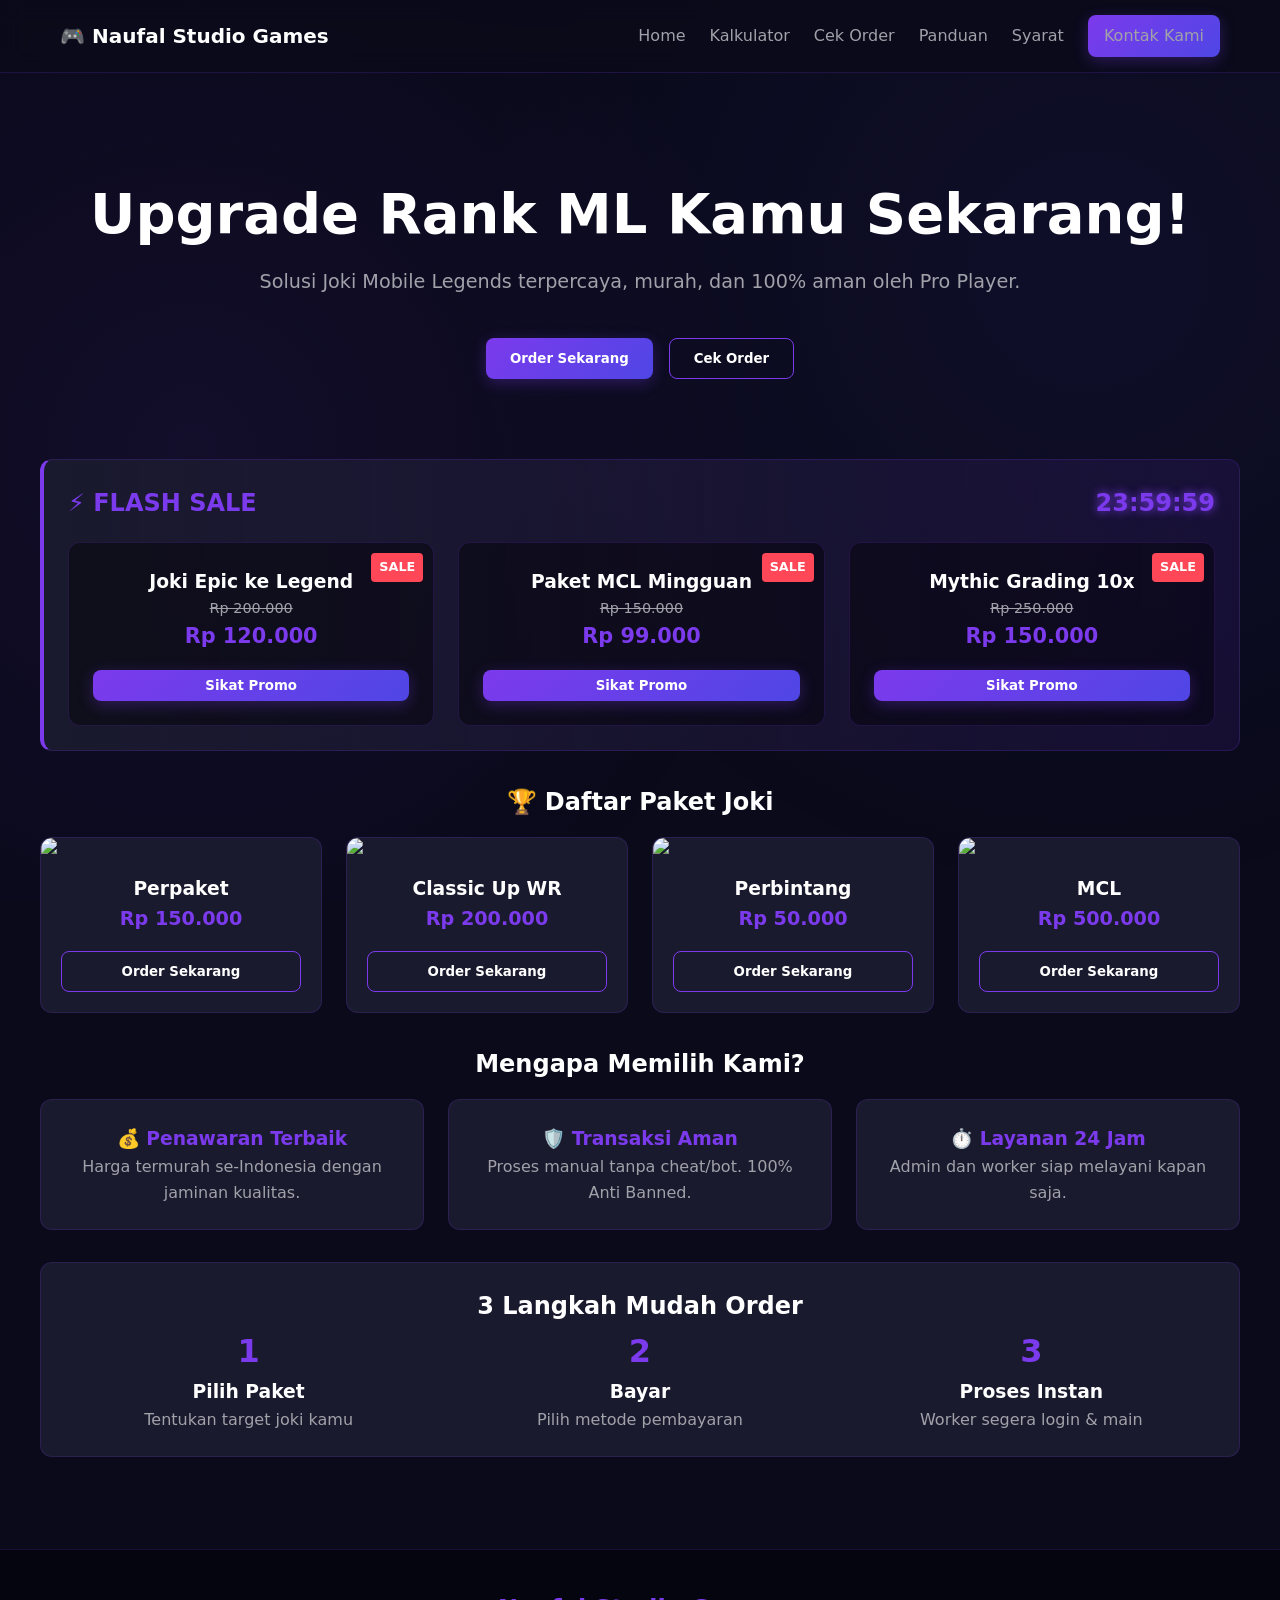
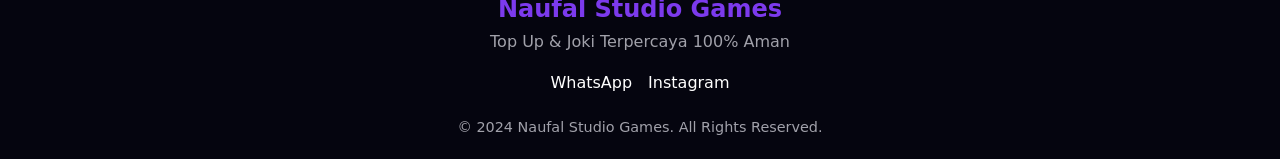
==== index.html @ e43c86db "Update print statement from 'Hello' to 'Goodbye'" ====
<!DOCTYPE html>
<html lang="id">
<head>
    <meta charset="UTF-8">
    <meta name="viewport" content="width=device-width, initial-scale=1.0">
    <title>Naufal Studio Games</title>
    <link href="https://fonts.googleapis.com/css2?family=Inter:wght@400;500;600;700;800&display=swap" rel="stylesheet">
    <style>
        :root {
            --bg-main: #0a0a1a;
            --primary: #7c3aed;
            --secondary: #4f46e5;
            --card-bg: #1a1a2e;
            --border-color: #7c3aed30;
            --text-main: #ffffff;
            --text-muted: #a1a1aa;
        }

        * {
            margin: 0;
            padding: 0;
            box-sizing: border-box;
            font-family: system-ui, -apple-system, sans-serif;
        }

        body {
            background-color: var(--bg-main);
            color: var(--text-main);
            overflow-x: hidden;
            line-height: 1.6;
        }

        /* Particles Background */
        .particles-bg {
            position: fixed;
            top: 0; left: 0; width: 100%; height: 100%;
            background-image: 
                radial-gradient(circle at 15% 50%, rgba(124, 58, 237, 0.08) 0%, transparent 50%),
                radial-gradient(circle at 85% 30%, rgba(79, 70, 229, 0.08) 0%, transparent 50%);
            z-index: -1;
        }

        /* Utilities */
        .container { max-width: 1200px; margin: 0 auto; padding: 0 20px; }
        .hidden { display: none !important; }
        .text-center { text-align: center; }
        .text-primary { color: var(--primary); }
        .text-muted { color: var(--text-muted); }
        .mt-4 { margin-top: 1rem; } .mb-4 { margin-bottom: 1rem; } .mb-8 { margin-bottom: 2rem; }
        .flex { display: flex; } .grid { display: grid; }
        .gap-4 { gap: 1rem; } .gap-6 { gap: 1.5rem; }

        /* Buttons */
        .btn {
            padding: 12px 24px;
            border-radius: 8px;
            border: none;
            cursor: pointer;
            font-weight: 600;
            transition: all 0.3s ease;
            text-align: center;
        }
        .btn-primary {
            background: linear-gradient(135deg, var(--primary), var(--secondary));
            color: white;
            box-shadow: 0 4px 15px rgba(124, 58, 237, 0.3);
        }
        .btn-primary:hover { box-shadow: 0 0 20px rgba(124, 58, 237, 0.8); transform: translateY(-2px); }
        .btn-outline {
            background: transparent;
            border: 1px solid var(--primary);
            color: white;
        }
        .btn-outline:hover { background: rgba(124, 58, 237, 0.1); box-shadow: 0 0 15px rgba(124, 58, 237, 0.5); }

        /* Cards & Inputs */
        .card {
            background: var(--card-bg);
            border: 1px solid var(--border-color);
            border-radius: 12px;
            padding: 24px;
            transition: all 0.3s ease;
        }
        .card:hover { border-color: var(--primary); box-shadow: 0 0 20px rgba(124, 58, 237, 0.2); }
        
        .form-control {
            width: 100%;
            padding: 12px 16px;
            background: rgba(0,0,0,0.3);
            border: 1px solid var(--border-color);
            border-radius: 8px;
            color: white;
            margin-bottom: 16px;
            outline: none;
            transition: 0.3s;
        }
        .form-control:focus { border-color: var(--primary); box-shadow: 0 0 10px rgba(124, 58, 237, 0.5); }

        /* Navbar */
        nav {
            position: fixed; top: 0; width: 100%;
            background: rgba(10, 10, 26, 0.8);
            backdrop-filter: blur(12px);
            border-bottom: 1px solid var(--border-color);
            z-index: 100;
            padding: 15px 0;
        }
        .nav-container { display: flex; justify-content: space-between; align-items: center; }
        .logo { font-size: 20px; font-weight: 800; display: flex; align-items: center; gap: 8px; cursor: pointer; }
        .nav-links { display: flex; gap: 24px; align-items: center; }
        .nav-links a { color: var(--text-muted); text-decoration: none; font-weight: 500; cursor: pointer; transition: 0.3s; }
        .nav-links a:hover, .nav-links a.active { color: var(--primary); text-shadow: 0 0 10px var(--primary); }

        /* Layouts */
        .page-view { padding: 100px 0 60px; min-height: 85vh; }
        .grid-2 { grid-template-columns: repeat(2, 1fr); }
        .grid-3 { grid-template-columns: repeat(3, 1fr); }
        .grid-4 { grid-template-columns: repeat(4, 1fr); }

        /* Hero */
        .hero { text-align: center; padding: 80px 0; }
        .hero h1 { font-size: 3.5rem; font-weight: 800; margin-bottom: 20px; line-height: 1.2; }
        .hero p { font-size: 1.2rem; color: var(--text-muted); margin-bottom: 40px; }

        /* Flash Sale */
        .badge-sale { background: #ff4757; color: white; padding: 4px 8px; border-radius: 4px; font-size: 0.8rem; font-weight: bold; position: absolute; top: 10px; right: 10px; }
        .fs-timer { font-size: 1.5rem; font-weight: bold; color: var(--primary); text-shadow: 0 0 10px var(--primary); }

        /* Selectable Grids (Order Form) */
        .select-box { background: rgba(0,0,0,0.4); border: 1px solid var(--border-color); padding: 15px; border-radius: 8px; text-align: center; cursor: pointer; transition: 0.3s; font-weight: 600; font-size: 0.9rem; }
        .select-box:hover { border-color: var(--primary); background: rgba(124,58,237,0.1); }
        .select-box.active { border-color: var(--primary); background: rgba(124,58,237,0.2); box-shadow: 0 0 15px rgba(124,58,237,0.5); }

        /* Progress Bar */
        .progress-container { display: flex; justify-content: space-between; margin-bottom: 30px; position: relative; }
        .progress-container::before { content: ''; position: absolute; top: 50%; left: 0; width: 100%; height: 2px; background: var(--border-color); z-index: -1; }
        .step-circle { width: 35px; height: 35px; border-radius: 50%; background: var(--card-bg); border: 2px solid var(--border-color); display: flex; align-items: center; justify-content: center; font-weight: bold; color: var(--text-muted); transition: 0.3s; }
        .step-circle.active { border-color: var(--primary); background: var(--primary); color: white; box-shadow: 0 0 15px var(--primary); }

        /* Admin Table */
        table { width: 100%; border-collapse: collapse; margin-top: 15px; }
        th, td { padding: 12px; text-align: left; border-bottom: 1px solid var(--border-color); }
        th { color: var(--primary); font-weight: 600; }
        
        /* Popup */
        .popup-overlay { position: fixed; top: 0; left: 0; width: 100%; height: 100%; background: rgba(0,0,0,0.8); backdrop-filter: blur(5px); display: flex; align-items: center; justify-content: center; z-index: 1000; }
        .popup-content { background: var(--card-bg); border: 1px solid var(--primary); padding: 40px; border-radius: 12px; text-align: center; max-width: 400px; box-shadow: 0 0 30px rgba(124,58,237,0.4); }

        /* Footer */
        footer { border-top: 1px solid var(--border-color); padding: 40px 0 20px; text-align: center; background: #05050f; }

        /* Responsive */
        @media (max-width: 768px) {
            .nav-links { display: none; }
            .grid-2, .grid-3, .grid-4 { grid-template-columns: 1fr; }
            .hero h1 { font-size: 2.2rem; }
            .admin-layout { flex-direction: column; }
            .admin-sidebar { width: 100%; border-right: none; border-bottom: 1px solid var(--border-color); }
        }
    </style>
</head>
<body>

    <div class="particles-bg"></div>

    <nav id="navbar">
        <div class="container nav-container">
            <div class="logo" onclick="showPage('home')">
                🎮 Naufal Studio Games
            </div>
            <div class="nav-links">
                <a onclick="showPage('home')">Home</a>
                <a onclick="showPage('kalkulator')">Kalkulator</a>
                <a onclick="showPage('cek-order')">Cek Order</a>
                <a onclick="showPage('panduan')">Panduan</a>
                <a onclick="showPage('syarat')">Syarat</a>
                <a href="#" class="btn btn-primary" style="padding: 8px 16px;">Kontak Kami</a>
            </div>
        </div>
    </nav>

    <div id="app">

        <div id="page-home" class="page-view container">
            <div class="hero">
                <h1>Upgrade Rank ML Kamu Sekarang!</h1>
                <p>Solusi Joki Mobile Legends terpercaya, murah, dan 100% aman oleh Pro Player.</p>
                <div class="flex gap-4" style="justify-content: center;">
                    <button class="btn btn-primary" onclick="showPage('order')">Order Sekarang</button>
                    <button class="btn btn-outline" onclick="showPage('cek-order')">Cek Order</button>
                </div>
            </div>

            <div class="card mb-8" style="background: linear-gradient(90deg, #1a1a2e 0%, rgba(124,58,237,0.1) 100%); border-left: 4px solid var(--primary);">
                <div class="flex" style="justify-content: space-between; align-items: center; margin-bottom: 20px;">
                    <h2 class="text-primary">⚡ FLASH SALE</h2>
                    <div class="fs-timer" id="timer">23:59:59</div>
                </div>
                <div class="grid grid-3 gap-6" id="flash-sale-container">
                    </div>
            </div>

            <h2 class="mb-4 text-center">🏆 Daftar Paket Joki</h2>
            <div class="grid grid-4 gap-6 mb-8" id="package-container">
                </div>

            <h2 class="mb-4 text-center mt-4">Mengapa Memilih Kami?</h2>
            <div class="grid grid-3 gap-6 mb-8">
                <div class="card text-center">
                    <h3 class="text-primary mb-2">💰 Penawaran Terbaik</h3>
                    <p class="text-muted">Harga termurah se-Indonesia dengan jaminan kualitas.</p>
                </div>
                <div class="card text-center">
                    <h3 class="text-primary mb-2">🛡️ Transaksi Aman</h3>
                    <p class="text-muted">Proses manual tanpa cheat/bot. 100% Anti Banned.</p>
                </div>
                <div class="card text-center">
                    <h3 class="text-primary mb-2">⏱️ Layanan 24 Jam</h3>
                    <p class="text-muted">Admin dan worker siap melayani kapan saja.</p>
                </div>
            </div>

            <div class="card mb-8">
                <h2 class="text-center mb-6">3 Langkah Mudah Order</h2>
                <div class="grid grid-3 gap-6 text-center">
                    <div>
                        <div style="font-size: 2rem; color: var(--primary); font-weight: bold;">1</div>
                        <h3>Pilih Paket</h3><p class="text-muted">Tentukan target joki kamu</p>
                    </div>
                    <div>
                        <div style="font-size: 2rem; color: var(--primary); font-weight: bold;">2</div>
                        <h3>Bayar</h3><p class="text-muted">Pilih metode pembayaran</p>
                    </div>
                    <div>
                        <div style="font-size: 2rem; color: var(--primary); font-weight: bold;">3</div>
                        <h3>Proses Instan</h3><p class="text-muted">Worker segera login & main</p>
                    </div>
                </div>
            </div>
        </div>

        <div id="page-order" class="page-view container hidden">
            <div style="max-width: 800px; margin: 0 auto;">
                <h1 class="text-center mb-8">Formulir Pemesanan</h1>
                
                <div class="progress-container">
                    <div class="step-circle active" id="prog-1">1</div>
                    <div class="step-circle" id="prog-2">2</div>
                    <div class="step-circle" id="prog-3">3</div>
                    <div class="step-circle" id="prog-4">4</div>
                </div>

                <div class="card">
                    <div id="order-step-1">
                        <h3 class="mb-4 text-primary">1. Masukkan Data Akun</h3>
                        <input type="text" class="form-control" placeholder="ID Game (Server)">
                        <input type="email" class="form-control" placeholder="Email Akun">
                        <input type="password" class="form-control" placeholder="Password Akun">
                        <input type="text" class="form-control" placeholder="Request Hero (Minimal 3 Hero)">
                        
                        <p class="text-muted mb-2 mt-4">Login Via:</p>
                        <div class="grid grid-3 gap-4 mb-6 text-center">
                            <div class="select-box login-opt" style="border-color: #1877f2;" onclick="setOrderOpt('login', this)">Facebook</div>
                            <div class="select-box login-opt" style="border-color: #2787f5;" onclick="setOrderOpt('login', this)">VK</div>
                            <div class="select-box login-opt" style="border-color: #444;" onclick="setOrderOpt('login', this)">Moonton</div>
                        </div>
                        <button class="btn btn-primary" style="width: 100%;" onclick="nextStep(2)">Lanjut Pilih Rank</button>
                    </div>

                    <div id="order-step-2" class="hidden">
                        <h3 class="mb-4 text-primary">2. Pilih Target Rank</h3>
                        <div class="grid grid-3 gap-4 mb-4">
                            <div class="select-box rank-opt" onclick="setOrderOpt('rank', this)">Master IV</div>
                            <div class="select-box rank-opt" onclick="setOrderOpt('rank', this)">Grandmaster V</div>
                            <div class="select-box rank-opt" onclick="setOrderOpt('rank', this)">Epic V</div>
                            <div class="select-box rank-opt" onclick="setOrderOpt('rank', this)">Legend V</div>
                            <div class="select-box rank-opt" onclick="setOrderOpt('rank', this)">Mythic V</div>
                            <div class="select-box rank-opt" onclick="setOrderOpt('rank', this)">Mythic Full Grading</div>
                        </div>
                        <input type="number" class="form-control mb-6" placeholder="Jumlah Bintang (Opsional)">
                        
                        <div class="flex gap-4">
                            <button class="btn btn-outline" style="width: 50%;" onclick="nextStep(1)">Kembali</button>
                            <button class="btn btn-primary" style="width: 50%;" onclick="nextStep(3)">Lanjut Pembayaran</button>
                        </div>
                    </div>

                    <div id="order-step-3" class="hidden">
                        <h3 class="mb-4 text-primary">3. Metode Pembayaran</h3>
                        <div class="grid grid-4 gap-4 mb-6">
                            <div class="select-box pay-opt" style="color: #ed1c24; border-color: #ed1c24;" onclick="setOrderOpt('pay', this)">Alfamart</div>
                            <div class="select-box pay-opt" style="color: #005baa; border-color: #005baa;" onclick="setOrderOpt('pay', this)">Indomaret</div>
                            <div class="select-box pay-opt" style="color: #ed1b24; border-color: #ed1b24;" onclick="setOrderOpt('pay', this)">QRIS</div>
                            <div class="select-box pay-opt" style="color: #118ee9; border-color: #118ee9;" onclick="setOrderOpt('pay', this)">DANA</div>
                            <div class="select-box pay-opt" style="color: #00a550; border-color: #00a550;" onclick="setOrderOpt('pay', this)">GOPAY</div>
                            <div class="select-box pay-opt" style="color: #4c2a86; border-color: #4c2a86;" onclick="setOrderOpt('pay', this)">OVO</div>
                            <div class="select-box pay-opt" style="color: #f15a23; border-color: #f15a23;" onclick="setOrderOpt('pay', this)">BNI VA</div>
                            <div class="select-box pay-opt" style="color: #0066ae; border-color: #0066ae;" onclick="setOrderOpt('pay', this)">BCA VA</div>
                        </div>
                        <div class="flex gap-4">
                            <button class="btn btn-outline" style="width: 50%;" onclick="nextStep(2)">Kembali</button>
                            <button class="btn btn-primary" style="width: 50%;" onclick="nextStep(4)">Lanjut Kontak</button>
                        </div>
                    </div>

                    <div id="order-step-4" class="hidden">
                        <h3 class="mb-4 text-primary">4. Informasi Kontak</h3>
                        <input type="text" class="form-control" placeholder="Nomor WhatsApp">
                        <input type="email" class="form-control mb-6" placeholder="Alamat Email Invoice">
                        
                        <div class="flex gap-4">
                            <button class="btn btn-outline" style="width: 50%;" onclick="nextStep(3)">Kembali</button>
                            <button class="btn btn-primary" style="width: 50%;" onclick="submitOrder()">Pesan Sekarang</button>
                        </div>
                    </div>
                </div>
            </div>
        </div>

        <div id="page-kalkulator" class="page-view container hidden">
            <div class="card" style="max-width: 500px; margin: 0 auto;">
                <h2 class="text-center text-primary mb-6">Kalkulator Win Rate</h2>
                <label class="text-muted">Total Match Saat Ini</label>
                <input type="number" id="calc-match" class="form-control">
                <label class="text-muted">Total WR Saat Ini (%)</label>
                <input type="number" id="calc-wr" class="form-control" step="0.1">
                <label class="text-muted">Target WR (%)</label>
                <input type="number" id="calc-target" class="form-control" step="0.1">
                
                <button class="btn btn-primary mt-4" style="width: 100%;" onclick="hitungWR()">Hitung</button>

                <div id="calc-result" class="mt-4 hidden p-4" style="background: rgba(124,58,237,0.2); border: 1px solid var(--primary); border-radius: 8px; text-align: center; font-weight: bold;">
                </div>
            </div>
        </div>

        <div id="page-cek-order" class="page-view container hidden">
            <div class="card" style="max-width: 500px; margin: 0 auto; text-align: center;">
                <h2 class="text-primary mb-6">Lacak Pesanan Kamu</h2>
                <input type="text" id="cek-id" class="form-control text-center" placeholder="Masukkan Order ID (Contoh: NSG-0001)">
                <button class="btn btn-primary" style="width: 100%;" onclick="cekStatusOrder()">Cek Status</button>
                
                <div id="cek-result" class="mt-6 hidden text-left" style="background: rgba(0,0,0,0.5); padding: 20px; border-radius: 8px; border: 1px solid var(--border-color);">
                </div>
            </div>
        </div>

        <div id="page-panduan" class="page-view container hidden">
            <div class="card" style="max-width: 800px; margin: 0 auto;">
                <h2 class="text-primary mb-6 border-b pb-2">Panduan Cara Order</h2>
                <div style="display: flex; flex-direction: column; gap: 20px;">
                    <div><strong class="text-primary">1. Pilih Layanan:</strong> Tentukan paket joki yang kamu inginkan di halaman Home.</div>
                    <div><strong class="text-primary">2. Isi Data Akun:</strong> Lengkapi form ID Game, Email, Password, dan pilih metode login dengan benar.</div>
                    <div><strong class="text-primary">3. Tentukan Target:</strong> Pilih rank tujuan atau masukkan jumlah bintang yang ingin diraih.</div>
                    <div><strong class="text-primary">4. Pembayaran:</strong> Pilih metode pembayaran yang tersedia dan selesaikan transaksi sesuai instruksi.</div>
                    <div><strong class="text-primary">5. Proses Joki:</strong> Worker kami akan segera login dan memproses pesananmu. Cek status berkala di menu Cek Order.</div>
                </div>
            </div>
        </div>

        <div id="page-syarat" class="page-view container hidden">
            <div class="card" style="max-width: 800px; margin: 0 auto;">
                <h2 class="text-primary mb-6 border-b pb-2">Syarat & Ketentuan</h2>
                <ol style="margin-left: 20px; color: var(--text-muted); display: flex; flex-direction: column; gap: 15px;">
                    <li>Data akun yang diberikan harus valid dan benar.</li>
                    <li>Pembeli dilarang login (menabrak) akun selama proses joki berlangsung.</li>
                    <li>Jika terjadi tabrak login lebih dari 3 kali, order dianggap selesai tanpa refund.</li>
                    <li>Matikan verifikasi 2 langkah untuk mempercepat proses login worker.</li>
                    <li>Waktu pengerjaan bergantung pada jumlah antrean dan kesulitan tier.</li>
                    <li>Joki dilakukan 100% murni oleh Pro Player tanpa script/cheat.</li>
                    <li>Segala bentuk perubahan password setelah joki selesai adalah tanggung jawab pembeli.</li>
                    <li>Refund hanya berlaku jika kesalahan murni dari pihak Naufal Studio Games.</li>
                    <li>Request hero wajib mengisi minimal 3 pilihan hero yang berbeda role.</li>
                    <li>Dengan melakukan pemesanan, pembeli dianggap telah membaca dan menyetujui seluruh syarat ini.</li>
                </ol>
            </div>
        </div>

        <footer id="footer">
            <div class="container">
                <h2 class="text-primary mb-2">Naufal Studio Games</h2>
                <p class="text-muted mb-4">Top Up & Joki Terpercaya 100% Aman</p>
                <div class="flex gap-4" style="justify-content: center; margin-bottom: 20px;">
                    <a href="#" style="color: white; text-decoration: none;">WhatsApp</a>
                    <a href="#" style="color: white; text-decoration: none;">Instagram</a>
                </div>
                <p class="text-muted" style="font-size: 0.9rem;" ondblclick="showAdminLogin()">
                    &copy; 2024 Naufal Studio Games. All Rights Reserved.
                </p>
            </div>
        </footer>

    </div> <div id="admin-login-page" class="hidden" style="min-height: 100vh; display: flex; align-items: center; justify-content: center;">
        <div class="card" style="width: 100%; max-width: 400px; text-align: center;">
            <h2 class="text-primary mb-6">Admin Panel Login</h2>
            <input type="text" id="adm-user" class="form-control" placeholder="Username (admin)">
            <input type="password" id="adm-pass" class="form-control" placeholder="Password (admin123)">
            <button class="btn btn-primary" style="width: 100%;" onclick="doAdminLogin()">Login</button>
            <p id="adm-err" class="mt-4 hidden" style="color: #ff4757; font-weight: bold;">Username / Password Salah!</p>
            <p class="mt-4 text-muted cursor-pointer" style="cursor: pointer; text-decoration: underline;" onclick="showPage('home')">Kembali ke Home</p>
        </div>
    </div>

    <div id="admin-dashboard-page" class="hidden">
        <div class="flex admin-layout" style="min-height: 100vh;">
            <div class="admin-sidebar" style="width: 250px; background: var(--card-bg); border-right: 1px solid var(--border-color); padding: 20px;">
                <h2 class="text-primary mb-8 text-center">Admin Panel</h2>
                <div style="display: flex; flex-direction: column; gap: 10px;">
                    <button class="btn btn-outline" style="text-align: left; border-color: transparent;" onclick="switchAdminTab('dash')">Dashboard</button>
                    <button class="btn btn-outline" style="text-align: left; border-color: transparent;" onclick="switchAdminTab('paket')">Kelola Paket</button>
                    <button class="btn btn-outline" style="text-align: left; border-color: transparent;" onclick="switchAdminTab('flash')">Flash Sale</button>
                    <button class="btn btn-outline" style="text-align: left; border-color: transparent;" onclick="switchAdminTab('banner')">Kelola Banner</button>
                    <button class="btn btn-outline" style="text-align: left; border-color: transparent;" onclick="switchAdminTab('faq')">FAQ</button>
                    <button class="btn btn-outline" style="text-align: left; border-color: transparent;" onclick="switchAdminTab('wa')">Pesan WA</button>
                    <button class="btn" style="text-align: left; background: #ff4757; color: white; margin-top: 20px;" onclick="adminLogout()">Logout</button>
                </div>
            </div>

            <div style="flex: 1; padding: 30px; overflow-y: auto;">
                
                <div id="adm-tab-dash">
                    <h1 class="mb-6">Dashboard Overview</h1>
                    <div class="grid grid-4 gap-4 mb-8">
                        <div class="card text-center">
                            <h3 class="text-muted">Total Order</h3><p style="font-size: 2rem; font-weight: bold;">150</p>
                        </div>
                        <div class="card text-center">
                            <h3 class="text-muted">Pending</h3><p style="font-size: 2rem; font-weight: bold; color: #f39c12;">12</p>
                        </div>
                        <div class="card text-center">
                            <h3 class="text-muted">Selesai</h3><p style="font-size: 2rem; font-weight: bold; color: #2ecc71;">138</p>
                        </div>
                        <div class="card text-center">
                            <h3 class="text-muted">Pendapatan</h3><p style="font-size: 1.5rem; font-weight: bold; color: var(--primary);">Rp 45.750.000</p>
                        </div>
                    </div>

                    <h2 class="mb-4">5 Order Terbaru</h2>
                    <div class="card">
                        <table>
                            <tr><th>ID</th><th>Nama Paket</th><th>Status</th><th>Aksi</th></tr>
                            <tr><td>NSG-0001</td><td>Perpaket Legend</td><td style="color: #f39c12;">Pending</td><td><button class="btn btn-outline" style="padding: 5px 10px;">Proses</button></td></tr>
                            <tr><td>NSG-0002</td><td>Classic Up WR</td><td style="color: #2ecc71;">Selesai</td><td><button class="btn btn-outline" style="padding: 5px 10px;">Detail</button></td></tr>
                            <tr><td>NSG-0003</td><td>Perbintang Epic</td><td style="color: #2ecc71;">Selesai</td><td><button class="btn btn-outline" style="padding: 5px 10px;">Detail</button></td></tr>
                            <tr><td>NSG-0004</td><td>MCL</td><td style="color: #2ecc71;">Selesai</td><td><button class="btn btn-outline" style="padding: 5px 10px;">Detail</button></td></tr>
                            <tr><td>NSG-0005</td><td>Mythic Grading</td><td style="color: #3498db;">Diproses</td><td><button class="btn btn-outline" style="padding: 5px 10px;">Detail</button></td></tr>
                        </table>
                    </div>
                </div>

                <div id="adm-tab-paket" class="hidden">
                    <div class="flex" style="justify-content: space-between; align-items: center; margin-bottom: 20px;">
                        <h1>Kelola Paket</h1>
                        <button class="btn btn-primary">Tambah Paket</button>
                    </div>
                    <div class="card">
                        <table>
                            <thead><tr><th>Nama Paket</th><th>Harga</th><th>Status</th><th>Aksi</th></tr></thead>
                            <tbody id="admin-table-paket">
                                </tbody>
                        </table>
                    </div>
                </div>

                <div id="adm-tab-flash" class="hidden">
                    <h1 class="mb-6">Pengaturan Flash Sale</h1>
                    <div class="card mb-6">
                        <label>Status Flash Sale:</label>
                        <select class="form-control mt-2"><option>Aktif</option><option>Non-Aktif</option></select>
                        <div class="flex gap-4">
                            <div style="flex:1"><label>Waktu Mulai:</label><input type="time" class="form-control mt-2"></div>
                            <div style="flex:1"><label>Waktu Selesai:</label><input type="time" class="form-control mt-2"></div>
                        </div>
                        <button class="btn btn-primary mt-2">Simpan Pengaturan</button>
                    </div>
                    <div class="card">
                        <h3 class="mb-4">Item Flash Sale</h3>
                        <table>
                            <tr><th>Nama Item</th><th>Harga Coret</th><th>Harga Diskon</th><th>Aksi</th></tr>
                            <tr><td>Joki Epic to Legend</td><td>Rp 200.000</td><td>Rp 120.000</td><td><button class="btn btn-outline" style="color:#ff4757; border-color:#ff4757;">Hapus</button></td></tr>
                            <tr><td>MCL Ticket + Joki</td><td>Rp 150.000</td><td>Rp 99.000</td><td><button class="btn btn-outline" style="color:#ff4757; border-color:#ff4757;">Hapus</button></td></tr>
                        </table>
                        <button class="btn btn-outline mt-4">+ Tambah Item</button>
                    </div>
                </div>

                <div id="adm-tab-banner" class="hidden">
                    <div class="flex" style="justify-content: space-between; align-items: center; margin-bottom: 20px;">
                        <h1>Kelola Banner Slider</h1>
                        <button class="btn btn-primary">+ Tambah Banner</button>
                    </div>
                    <div class="grid grid-3 gap-4">
                        <div class="card text-center"><img src="https://via.placeholder.com/300x150/1a1a2e/7c3aed?text=Banner+1" style="width:100%; border-radius:8px; margin-bottom:10px;"><button class="btn btn-outline" style="color:#ff4757; border-color:#ff4757; width:100%;">Hapus</button></div>
                        <div class="card text-center"><img src="https://via.placeholder.com/300x150/1a1a2e/7c3aed?text=Banner+2" style="width:100%; border-radius:8px; margin-bottom:10px;"><button class="btn btn-outline" style="color:#ff4757; border-color:#ff4757; width:100%;">Hapus</button></div>
                        <div class="card text-center"><img src="https://via.placeholder.com/300x150/1a1a2e/7c3aed?text=Banner+3" style="width:100%; border-radius:8px; margin-bottom:10px;"><button class="btn btn-outline" style="color:#ff4757; border-color:#ff4757; width:100%;">Hapus</button></div>
                    </div>
                </div>

                <div id="adm-tab-faq" class="hidden">
                    <div class="flex" style="justify-content: space-between; align-items: center; margin-bottom: 20px;">
                        <h1>Kelola FAQ</h1>
                        <button class="btn btn-primary">+ Tambah FAQ</button>
                    </div>
                    <div class="card">
                        <table>
                            <tr><th>Pertanyaan</th><th>Jawaban</th><th>Aksi</th></tr>
                            <tr><td>Apakah aman?</td><td>Ya, 100% aman tanpa cheat.</td><td><button class="btn btn-outline" style="padding: 5px 10px;">Edit</button></td></tr>
                            <tr><td>Berapa lama prosesnya?</td><td>Estimasi 1-3 hari sesuai tier.</td><td><button class="btn btn-outline" style="padding: 5px 10px;">Edit</button></td></tr>
                        </table>
                    </div>
                </div>

                <div id="adm-tab-wa" class="hidden">
                    <h1 class="mb-6">Template Pesan WhatsApp Otomatis</h1>
                    <div class="card">
                        <label>Format Pesan Invoice:</label>
                        <textarea class="form-control mt-2" rows="8">Halo Admin Naufal Studio Games!
Saya ingin konfirmasi pembayaran order joki saya.
Order ID: [ORDER_ID]
Paket: [PAKET]
Metode Bayar: [PAYMENT]

Mohon segera diproses ya min!</textarea>
                        <button class="btn btn-primary mt-4">Simpan Template</button>
                    </div>
                </div>

            </div>
        </div>
    </div>

    <div id="popup-success" class="popup-overlay hidden">
        <div class="popup-content">
            <div style="font-size: 4rem; color: #2ecc71; margin-bottom: 10px;">✓</div>
            <h2 class="mb-2">Order Berhasil!</h2>
            <p class="text-muted mb-4">Silakan selesaikan pembayaran dan hubungi admin.</p>
            <div style="background: rgba(0,0,0,0.5); padding: 10px; border-radius: 8px; margin-bottom: 20px;">
                ID Order Anda: <br>
                <strong id="popup-order-id" class="text-primary" style="font-size: 1.2rem;">NSG-XXXX</strong>
            </div>
            <button class="btn btn-primary" style="width: 100%;" onclick="closePopup()">Selesai & Ke Home</button>
        </div>
    </div>

    <script>
        // --- DATA HARDCODE ---
        const packagesData = [
            { name: 'Perpaket', price: 150000, img: 'https://via.placeholder.com/300x150/1a1a2e/7c3aed?text=Perpaket' },
            { name: 'Classic Up WR', price: 200000, img: 'https://via.placeholder.com/300x150/1a1a2e/7c3aed?text=Classic+Up+WR' },
            { name: 'Perbintang', price: 50000, img: 'https://via.placeholder.com/300x150/1a1a2e/7c3aed?text=Perbintang' },
            { name: 'MCL', price: 500000, img: 'https://via.placeholder.com/300x150/1a1a2e/7c3aed?text=MCL' }
        ];

        const flashSaleData = [
            { name: 'Joki Epic ke Legend', price: 200000, discount: 120000 },
            { name: 'Paket MCL Mingguan', price: 150000, discount: 99000 },
            { name: 'Mythic Grading 10x', price: 250000, discount: 150000 }
        ];

        // --- FORMATTER ---
        const formatRp = (angka) => new Intl.NumberFormat('id-ID', { style: 'currency', currency: 'IDR', minimumFractionDigits: 0 }).format(angka);

        // --- RENDER DATA ---
        function renderHome() {
            // Packages
            const pkgContainer = document.getElementById('package-container');
            pkgContainer.innerHTML = '';
            packagesData.forEach(p => {
                pkgContainer.innerHTML += `
                    <div class="card text-center" style="padding:0; overflow:hidden;">
                        <img src="${p.img}" style="width:100%; display:block;">
                        <div style="padding: 20px;">
                            <h3 class="mb-2">${p.name}</h3>
                            <p class="text-primary mb-4" style="font-weight:bold; font-size:1.2rem;">${formatRp(p.price)}</p>
                            <button class="btn btn-outline" style="width:100%;" onclick="showPage('order')">Order Sekarang</button>
                        </div>
                    </div>
                `;
            });

            // Flash Sale
            const fsContainer = document.getElementById('flash-sale-container');
            fsContainer.innerHTML = '';
            flashSaleData.forEach(fs => {
                fsContainer.innerHTML += `
                    <div class="card text-center" style="position:relative; background:rgba(0,0,0,0.4);">
                        <span class="badge-sale">SALE</span>
                        <h3 class="mb-2">${fs.name}</h3>
                        <p style="text-decoration: line-through; color: var(--text-muted); font-size: 0.9rem;">${formatRp(fs.price)}</p>
                        <p class="text-primary mb-4" style="font-weight:bold; font-size:1.3rem;">${formatRp(fs.discount)}</p>
                        <button class="btn btn-primary" style="width:100%; padding: 8px;" onclick="showPage('order')">Sikat Promo</button>
                    </div>
                `;
            });
        }

        // --- SPA NAVIGATION ---
        function showPage(pageId) {
            // Hide all pages & admin views
            document.querySelectorAll('.page-view').forEach(el => el.classList.add('hidden'));
            document.getElementById('admin-login-page').classList.add('hidden');
            document.getElementById('admin-dashboard-page').classList.add('hidden');
            
            // Handle Navbar & Footer visibility
            if(pageId === 'home' || pageId === 'order' || pageId === 'kalkulator' || pageId === 'cek-order' || pageId === 'panduan' || pageId === 'syarat') {
                document.getElementById('navbar').classList.remove('hidden');
                document.getElementById('footer').classList.remove('hidden');
                document.getElementById('page-' + pageId).classList.remove('hidden');
            }
            
            window.scrollTo(0, 0);

            // Resets
            if(pageId === 'order') resetOrderForm();
        }

        // --- ORDER WIZARD LOGIC ---
        function setOrderOpt(type, element) {
            document.querySelectorAll(`.${type}-opt`).forEach(el => el.classList.remove('active'));
            element.classList.add('active');
        }

        function nextStep(step) {
            document.querySelectorAll('[id^="order-step-"]').forEach(el => el.classList.add('hidden'));
            document.getElementById('order-step-' + step).classList.remove('hidden');
            
            document.querySelectorAll('.step-circle').forEach((el, index) => {
                if(index < step) el.classList.add('active');
                else el.classList.remove('active');
            });
        }

        function resetOrderForm() {
            nextStep(1);
            document.querySelectorAll('.select-box').forEach(el => el.classList.remove('active'));
            document.querySelectorAll('input').forEach(el => el.value = '');
        }

        function submitOrder() {
            const randomID = 'NSG-' + Math.floor(1000 + Math.random() * 9000);
            document.getElementById('popup-order-id').innerText = randomID;
            document.getElementById('popup-success').classList.remove('hidden');
        }

        function closePopup() {
            document.getElementById('popup-success').classList.add('hidden');
            showPage('home');
        }

        // --- KALKULATOR WR ---
        function hitungWR() {
            const match = parseFloat(document.getElementById('calc-match').value);
            const wrNow = parseFloat(document.getElementById('calc-wr').value);
            const wrTarget = parseFloat(document.getElementById('calc-target').value);
            const resBox = document.getElementById('calc-result');

            if(!match || !wrNow || !wrTarget) return alert("Isi semua form!");
            if(wrTarget >= 100) return alert("Target tidak bisa 100% atau lebih!");

            const currentWin = match * (wrNow / 100);
            const x = ((wrTarget * match) - (100 * currentWin)) / (100 - wrTarget);
            
            resBox.classList.remove('hidden');
            if(x <= 0) {
                resBox.innerText = "Target WR sudah tercapai!";
            } else {
                resBox.innerHTML = `Kamu harus <strong>menang ${Math.ceil(x)} match tanpa kalah</strong> untuk mencapai WR ${wrTarget}%`;
            }
        }

        // --- CEK ORDER ---
        function cekStatusOrder() {
            const inputId = document.getElementById('cek-id').value.toUpperCase();
            const resBox = document.getElementById('cek-result');
            resBox.classList.remove('hidden');

            if(inputId === 'NSG-0001') {
                resBox.innerHTML = `
                    <p class="mb-2"><strong>Paket:</strong> Perpaket Legend to Mythic</p>
                    <p class="mb-2"><strong>Status:</strong> <span style="color: #f39c12; font-weight: bold;">Sedang Diproses</span></p>
                    <p><strong>Estimasi Selesai:</strong> 24 Jam kedepan.</p>
                `;
            } else {
                resBox.innerHTML = `<p style="color: #ff4757;">Order ID tidak ditemukan atau pembayaran belum dikonfirmasi.</p>`;
            }
        }

        // --- FLASH SALE TIMER (24 Jam Loop dummy) ---
        let totalSeconds = 24 * 3600;
        setInterval(() => {
            totalSeconds--;
            let h = Math.floor(totalSeconds / 3600);
            let m = Math.floor((totalSeconds % 3600) / 60);
            let s = totalSeconds % 60;
            if(document.getElementById('timer')) {
                document.getElementById('timer').innerText = 
                    `${h.toString().padStart(2, '0')}:${m.toString().padStart(2, '0')}:${s.toString().padStart(2, '0')}`;
            }
            if(totalSeconds <= 0) totalSeconds = 24 * 3600;
        }, 1000);

        // --- ADMIN PANEL LOGIC ---
        function showAdminLogin() {
            document.getElementById('navbar').classList.add('hidden');
            document.getElementById('footer').classList.add('hidden');
            document.querySelectorAll('.page-view').forEach(el => el.classList.add('hidden'));
            document.getElementById('admin-login-page').classList.remove('hidden');
        }

        function doAdminLogin() {
            const u = document.getElementById('adm-user').value;
            const p = document.getElementById('adm-pass').value;
            if(u === 'admin' && p === 'admin123') {
                document.getElementById('admin-login-page').classList.add('hidden');
                document.getElementById('admin-dashboard-page').classList.remove('hidden');
                document.getElementById('adm-err').classList.add('hidden');
                renderAdminPaket();
            } else {
                document.getElementById('adm-err').classList.remove('hidden');
            }
        }

        function switchAdminTab(tab) {
            document.querySelectorAll('[id^="adm-tab-"]').forEach(el => el.classList.add('hidden'));
            document.getElementById('adm-tab-' + tab).classList.remove('hidden');
        }

        function renderAdminPaket() {
            const tbody = document.getElementById('admin-table-paket');
            tbody.innerHTML = '';
            packagesData.forEach(p => {
                tbody.innerHTML += `
                    <tr>
                        <td>${p.name}</td>
                        <td>${formatRp(p.price)}</td>
                        <td><span style="color:#2ecc71;">Aktif</span></td>
                        <td>
                            <button class="btn btn-outline" style="padding: 5px 10px; margin-right: 5px;">Edit</button>
                            <button class="btn btn-outline" style="padding: 5px 10px; color:#ff4757; border-color:#ff4757;">Hapus</button>
                        </td>
                    </tr>
                `;
            });
        }

        function adminLogout() {
            showPage('home');
            document.getElementById('adm-user').value = '';
            document.getElementById('adm-pass').value = '';
        }

        // Init
        renderHome();
        showPage('home');

    </script>
</body>
</html>
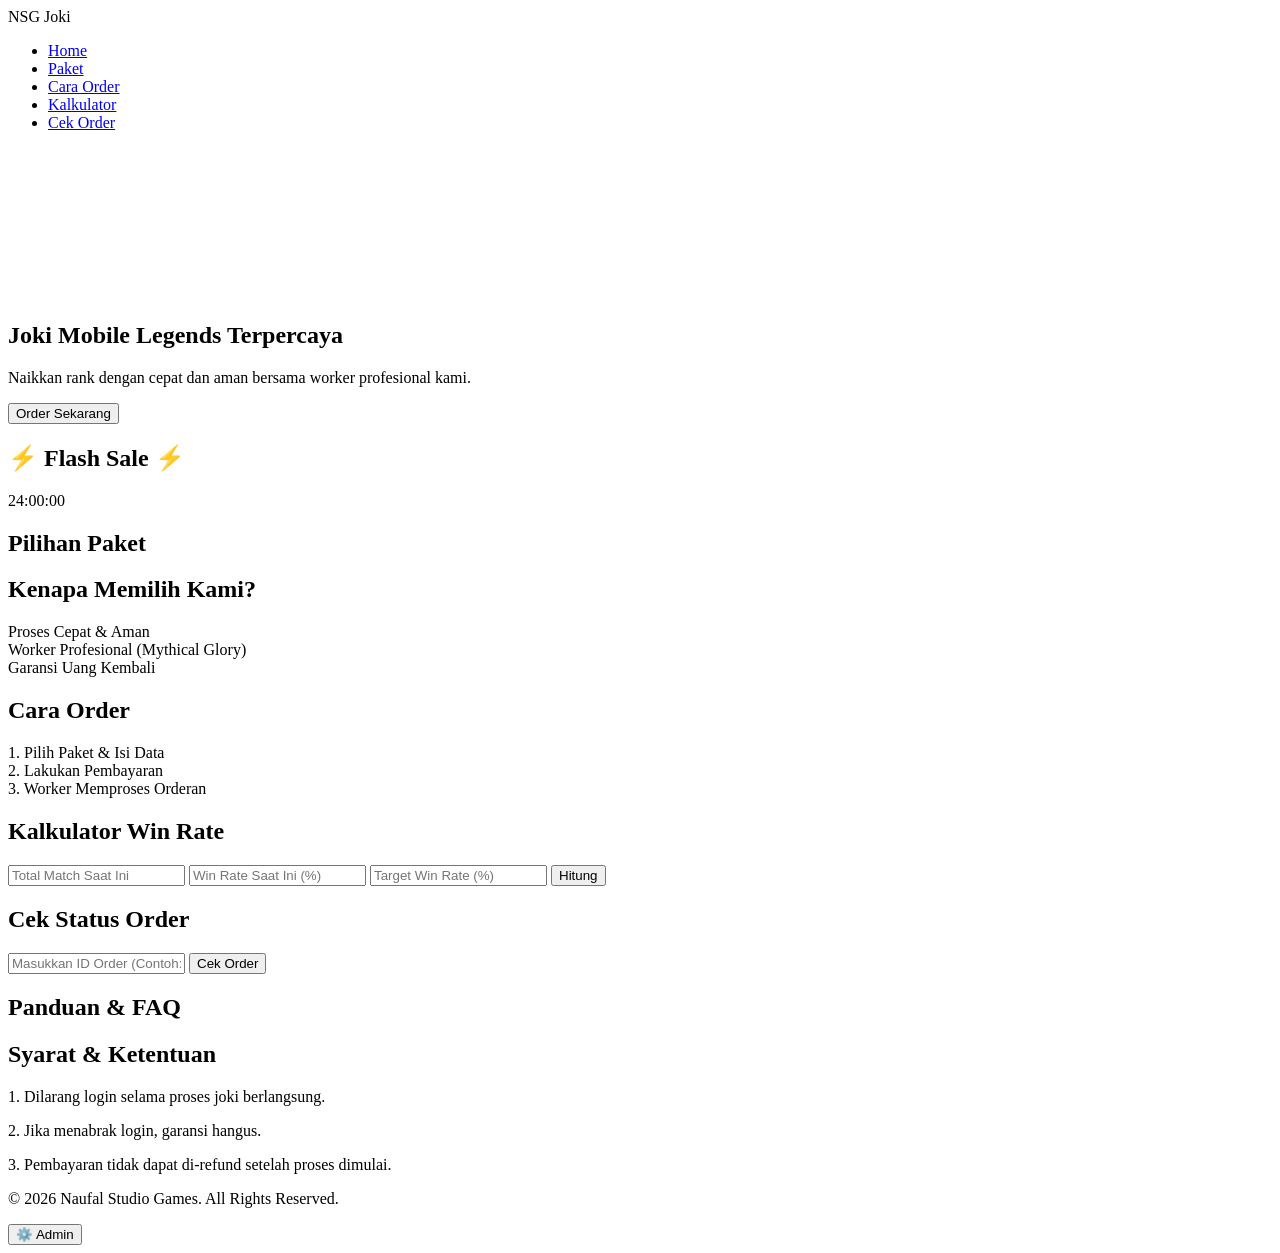
==== commit b2c5b9dc: "update index.html" ====
--- a/index.html
+++ b/index.html
@@ -3,756 +3,160 @@
 <head>
     <meta charset="UTF-8">
     <meta name="viewport" content="width=device-width, initial-scale=1.0">
-    <title>Naufal Studio Games</title>
-    <link href="https://fonts.googleapis.com/css2?family=Inter:wght@400;500;600;700;800&display=swap" rel="stylesheet">
-    <style>
-        :root {
-            --bg-main: #0a0a1a;
-            --primary: #7c3aed;
-            --secondary: #4f46e5;
-            --card-bg: #1a1a2e;
-            --border-color: #7c3aed30;
-            --text-main: #ffffff;
-            --text-muted: #a1a1aa;
-        }
-
-        * {
-            margin: 0;
-            padding: 0;
-            box-sizing: border-box;
-            font-family: system-ui, -apple-system, sans-serif;
-        }
-
-        body {
-            background-color: var(--bg-main);
-            color: var(--text-main);
-            overflow-x: hidden;
-            line-height: 1.6;
-        }
-
-        /* Particles Background */
-        .particles-bg {
-            position: fixed;
-            top: 0; left: 0; width: 100%; height: 100%;
-            background-image: 
-                radial-gradient(circle at 15% 50%, rgba(124, 58, 237, 0.08) 0%, transparent 50%),
-                radial-gradient(circle at 85% 30%, rgba(79, 70, 229, 0.08) 0%, transparent 50%);
-            z-index: -1;
-        }
-
-        /* Utilities */
-        .container { max-width: 1200px; margin: 0 auto; padding: 0 20px; }
-        .hidden { display: none !important; }
-        .text-center { text-align: center; }
-        .text-primary { color: var(--primary); }
-        .text-muted { color: var(--text-muted); }
-        .mt-4 { margin-top: 1rem; } .mb-4 { margin-bottom: 1rem; } .mb-8 { margin-bottom: 2rem; }
-        .flex { display: flex; } .grid { display: grid; }
-        .gap-4 { gap: 1rem; } .gap-6 { gap: 1.5rem; }
-
-        /* Buttons */
-        .btn {
-            padding: 12px 24px;
-            border-radius: 8px;
-            border: none;
-            cursor: pointer;
-            font-weight: 600;
-            transition: all 0.3s ease;
-            text-align: center;
-        }
-        .btn-primary {
-            background: linear-gradient(135deg, var(--primary), var(--secondary));
-            color: white;
-            box-shadow: 0 4px 15px rgba(124, 58, 237, 0.3);
-        }
-        .btn-primary:hover { box-shadow: 0 0 20px rgba(124, 58, 237, 0.8); transform: translateY(-2px); }
-        .btn-outline {
-            background: transparent;
-            border: 1px solid var(--primary);
-            color: white;
-        }
-        .btn-outline:hover { background: rgba(124, 58, 237, 0.1); box-shadow: 0 0 15px rgba(124, 58, 237, 0.5); }
-
-        /* Cards & Inputs */
-        .card {
-            background: var(--card-bg);
-            border: 1px solid var(--border-color);
-            border-radius: 12px;
-            padding: 24px;
-            transition: all 0.3s ease;
-        }
-        .card:hover { border-color: var(--primary); box-shadow: 0 0 20px rgba(124, 58, 237, 0.2); }
-        
-        .form-control {
-            width: 100%;
-            padding: 12px 16px;
-            background: rgba(0,0,0,0.3);
-            border: 1px solid var(--border-color);
-            border-radius: 8px;
-            color: white;
-            margin-bottom: 16px;
-            outline: none;
-            transition: 0.3s;
-        }
-        .form-control:focus { border-color: var(--primary); box-shadow: 0 0 10px rgba(124, 58, 237, 0.5); }
-
-        /* Navbar */
-        nav {
-            position: fixed; top: 0; width: 100%;
-            background: rgba(10, 10, 26, 0.8);
-            backdrop-filter: blur(12px);
-            border-bottom: 1px solid var(--border-color);
-            z-index: 100;
-            padding: 15px 0;
-        }
-        .nav-container { display: flex; justify-content: space-between; align-items: center; }
-        .logo { font-size: 20px; font-weight: 800; display: flex; align-items: center; gap: 8px; cursor: pointer; }
-        .nav-links { display: flex; gap: 24px; align-items: center; }
-        .nav-links a { color: var(--text-muted); text-decoration: none; font-weight: 500; cursor: pointer; transition: 0.3s; }
-        .nav-links a:hover, .nav-links a.active { color: var(--primary); text-shadow: 0 0 10px var(--primary); }
-
-        /* Layouts */
-        .page-view { padding: 100px 0 60px; min-height: 85vh; }
-        .grid-2 { grid-template-columns: repeat(2, 1fr); }
-        .grid-3 { grid-template-columns: repeat(3, 1fr); }
-        .grid-4 { grid-template-columns: repeat(4, 1fr); }
-
-        /* Hero */
-        .hero { text-align: center; padding: 80px 0; }
-        .hero h1 { font-size: 3.5rem; font-weight: 800; margin-bottom: 20px; line-height: 1.2; }
-        .hero p { font-size: 1.2rem; color: var(--text-muted); margin-bottom: 40px; }
-
-        /* Flash Sale */
-        .badge-sale { background: #ff4757; color: white; padding: 4px 8px; border-radius: 4px; font-size: 0.8rem; font-weight: bold; position: absolute; top: 10px; right: 10px; }
-        .fs-timer { font-size: 1.5rem; font-weight: bold; color: var(--primary); text-shadow: 0 0 10px var(--primary); }
-
-        /* Selectable Grids (Order Form) */
-        .select-box { background: rgba(0,0,0,0.4); border: 1px solid var(--border-color); padding: 15px; border-radius: 8px; text-align: center; cursor: pointer; transition: 0.3s; font-weight: 600; font-size: 0.9rem; }
-        .select-box:hover { border-color: var(--primary); background: rgba(124,58,237,0.1); }
-        .select-box.active { border-color: var(--primary); background: rgba(124,58,237,0.2); box-shadow: 0 0 15px rgba(124,58,237,0.5); }
-
-        /* Progress Bar */
-        .progress-container { display: flex; justify-content: space-between; margin-bottom: 30px; position: relative; }
-        .progress-container::before { content: ''; position: absolute; top: 50%; left: 0; width: 100%; height: 2px; background: var(--border-color); z-index: -1; }
-        .step-circle { width: 35px; height: 35px; border-radius: 50%; background: var(--card-bg); border: 2px solid var(--border-color); display: flex; align-items: center; justify-content: center; font-weight: bold; color: var(--text-muted); transition: 0.3s; }
-        .step-circle.active { border-color: var(--primary); background: var(--primary); color: white; box-shadow: 0 0 15px var(--primary); }
-
-        /* Admin Table */
-        table { width: 100%; border-collapse: collapse; margin-top: 15px; }
-        th, td { padding: 12px; text-align: left; border-bottom: 1px solid var(--border-color); }
-        th { color: var(--primary); font-weight: 600; }
-        
-        /* Popup */
-        .popup-overlay { position: fixed; top: 0; left: 0; width: 100%; height: 100%; background: rgba(0,0,0,0.8); backdrop-filter: blur(5px); display: flex; align-items: center; justify-content: center; z-index: 1000; }
-        .popup-content { background: var(--card-bg); border: 1px solid var(--primary); padding: 40px; border-radius: 12px; text-align: center; max-width: 400px; box-shadow: 0 0 30px rgba(124,58,237,0.4); }
-
-        /* Footer */
-        footer { border-top: 1px solid var(--border-color); padding: 40px 0 20px; text-align: center; background: #05050f; }
-
-        /* Responsive */
-        @media (max-width: 768px) {
-            .nav-links { display: none; }
-            .grid-2, .grid-3, .grid-4 { grid-template-columns: 1fr; }
-            .hero h1 { font-size: 2.2rem; }
-            .admin-layout { flex-direction: column; }
-            .admin-sidebar { width: 100%; border-right: none; border-bottom: 1px solid var(--border-color); }
-        }
-    </style>
+    <title>Naufal Studio Games - Joki ML</title>
+    <link href="https://fonts.googleapis.com/css2?family=Inter:wght@300;400;600;700&display=swap" rel="stylesheet">
+    <link rel="stylesheet" href="css/style.css">
 </head>
 <body>
-
-    <div class="particles-bg"></div>
-
-    <nav id="navbar">
-        <div class="container nav-container">
-            <div class="logo" onclick="showPage('home')">
-                🎮 Naufal Studio Games
-            </div>
-            <div class="nav-links">
-                <a onclick="showPage('home')">Home</a>
-                <a onclick="showPage('kalkulator')">Kalkulator</a>
-                <a onclick="showPage('cek-order')">Cek Order</a>
-                <a onclick="showPage('panduan')">Panduan</a>
-                <a onclick="showPage('syarat')">Syarat</a>
-                <a href="#" class="btn btn-primary" style="padding: 8px 16px;">Kontak Kami</a>
-            </div>
-        </div>
+    <nav class="navbar glass">
+        <div class="logo">NSG Joki</div>
+        <ul class="nav-links">
+            <li><a href="#" onclick="showSection('hero')">Home</a></li>
+            <li><a href="#" onclick="showSection('paket')">Paket</a></li>
+            <li><a href="#" onclick="showSection('cara-order')">Cara Order</a></li>
+            <li><a href="#" onclick="showSection('kalkulator')">Kalkulator</a></li>
+            <li><a href="#" onclick="showSection('cek-order')">Cek Order</a></li>
+        </ul>
     </nav>
 
-    <div id="app">
+    <main id="main-content">
+        <section id="hero" class="hero-section fade-in">
+            <canvas id="particles"></canvas>
+            <div class="hero-content glass">
+                <h1>Joki Mobile Legends Terpercaya</h1>
+                <p>Naikkan rank dengan cepat dan aman bersama worker profesional kami.</p>
+                <button class="btn-primary glow" onclick="showSection('order-form')">Order Sekarang</button>
+            </div>
+        </section>
 
-        <div id="page-home" class="page-view container">
-            <div class="hero">
-                <h1>Upgrade Rank ML Kamu Sekarang!</h1>
-                <p>Solusi Joki Mobile Legends terpercaya, murah, dan 100% aman oleh Pro Player.</p>
-                <div class="flex gap-4" style="justify-content: center;">
-                    <button class="btn btn-primary" onclick="showPage('order')">Order Sekarang</button>
-                    <button class="btn btn-outline" onclick="showPage('cek-order')">Cek Order</button>
+        <section id="flash-sale" class="fade-in">
+            <div class="section-title">
+                <h2>⚡ Flash Sale ⚡</h2>
+                <div id="countdown" class="glow-text">24:00:00</div>
+            </div>
+            <div id="flash-sale-list" class="grid-container"></div>
+        </section>
+
+        <section id="paket" class="fade-in">
+            <h2>Pilihan Paket</h2>
+            <div id="paket-list" class="grid-container"></div>
+        </section>
+
+        <section id="kenapa-kami" class="fade-in">
+            <h2>Kenapa Memilih Kami?</h2>
+            <div class="grid-container">
+                <div class="card glass">Proses Cepat & Aman</div>
+                <div class="card glass">Worker Profesional (Mythical Glory)</div>
+                <div class="card glass">Garansi Uang Kembali</div>
+            </div>
+        </section>
+
+        <section id="cara-order" class="fade-in">
+            <h2>Cara Order</h2>
+            <div class="steps-container">
+                <div class="step-card glass">1. Pilih Paket & Isi Data</div>
+                <div class="step-card glass">2. Lakukan Pembayaran</div>
+                <div class="step-card glass">3. Worker Memproses Orderan</div>
+            </div>
+        </section>
+
+        <section id="order-form" class="fade-in" style="display:none;">
+            <h2>Form Order</h2>
+            <div class="form-container glass">
+                <div class="progress-bar">
+                    <div id="progress" class="progress-fill"></div>
+                </div>
+                
+                <div id="step-1" class="form-step active">
+                    <h3>Step 1: Data Akun</h3>
+                    <input type="text" id="game-id" placeholder="ID Game (Server)">
+                    <input type="email" id="email" placeholder="Email Akun">
+                    <input type="password" id="password" placeholder="Password Akun">
+                    <input type="text" id="hero" placeholder="Request Hero (Opsional)">
+                    <select id="login-via">
+                        <option>Moonton</option>
+                        <option>Facebook</option>
+                        <option>VK</option>
+                        <option>TikTok</option>
+                    </select>
+                    <button class="btn-primary" onclick="nextStep()">Lanjut</button>
+                </div>
+
+                <div id="step-2" class="form-step" style="display:none;">
+                    <h3>Step 2: Pilih Rank / Bintang</h3>
+                    <div id="rank-grid" class="grid-container small-grid"></div>
+                    <input type="number" id="jumlah-bintang" placeholder="Jumlah Bintang/Match">
+                    <button class="btn-secondary" onclick="prevStep()">Kembali</button>
+                    <button class="btn-primary" onclick="nextStep()">Lanjut</button>
+                </div>
+
+                <div id="step-3" class="form-step" style="display:none;">
+                    <h3>Step 3: Pembayaran</h3>
+                    <div id="payment-grid" class="grid-container small-grid"></div>
+                    <button class="btn-secondary" onclick="prevStep()">Kembali</button>
+                    <button class="btn-primary" onclick="nextStep()">Lanjut</button>
+                </div>
+
+                <div id="step-4" class="form-step" style="display:none;">
+                    <h3>Step 4: Kontak</h3>
+                    <input type="text" id="whatsapp" placeholder="Nomor WhatsApp">
+                    <input type="email" id="email-konfirmasi" placeholder="Email Konfirmasi">
+                    <button class="btn-secondary" onclick="prevStep()">Kembali</button>
+                    <button class="btn-primary glow" onclick="submitOrder()">Order Sekarang</button>
                 </div>
             </div>
+        </section>
 
-            <div class="card mb-8" style="background: linear-gradient(90deg, #1a1a2e 0%, rgba(124,58,237,0.1) 100%); border-left: 4px solid var(--primary);">
-                <div class="flex" style="justify-content: space-between; align-items: center; margin-bottom: 20px;">
-                    <h2 class="text-primary">⚡ FLASH SALE</h2>
-                    <div class="fs-timer" id="timer">23:59:59</div>
-                </div>
-                <div class="grid grid-3 gap-6" id="flash-sale-container">
-                    </div>
+        <section id="kalkulator" class="fade-in">
+            <h2>Kalkulator Win Rate</h2>
+            <div class="form-container glass">
+                <input type="number" id="total-match" placeholder="Total Match Saat Ini">
+                <input type="number" id="current-wr" placeholder="Win Rate Saat Ini (%)">
+                <input type="number" id="target-wr" placeholder="Target Win Rate (%)">
+                <button class="btn-primary" onclick="hitungKalkulator()">Hitung</button>
+                <div id="hasil-kalkulator" class="result-box"></div>
             </div>
+        </section>
 
-            <h2 class="mb-4 text-center">🏆 Daftar Paket Joki</h2>
-            <div class="grid grid-4 gap-6 mb-8" id="package-container">
-                </div>
+        <section id="cek-order" class="fade-in">
+            <h2>Cek Status Order</h2>
+            <div class="form-container glass">
+                <input type="text" id="order-id-input" placeholder="Masukkan ID Order (Contoh: NSG-0001)">
+                <button class="btn-primary" onclick="cekOrder()">Cek Order</button>
+                <div id="hasil-cek" class="result-box"></div>
+            </div>
+        </section>
 
-            <h2 class="mb-4 text-center mt-4">Mengapa Memilih Kami?</h2>
-            <div class="grid grid-3 gap-6 mb-8">
-                <div class="card text-center">
-                    <h3 class="text-primary mb-2">💰 Penawaran Terbaik</h3>
-                    <p class="text-muted">Harga termurah se-Indonesia dengan jaminan kualitas.</p>
-                </div>
-                <div class="card text-center">
-                    <h3 class="text-primary mb-2">🛡️ Transaksi Aman</h3>
-                    <p class="text-muted">Proses manual tanpa cheat/bot. 100% Anti Banned.</p>
-                </div>
-                <div class="card text-center">
-                    <h3 class="text-primary mb-2">⏱️ Layanan 24 Jam</h3>
-                    <p class="text-muted">Admin dan worker siap melayani kapan saja.</p>
-                </div>
+        <section id="panduan" class="fade-in">
+            <h2>Panduan & FAQ</h2>
+            <div id="faq-list" class="grid-container"></div>
+        </section>
+
+        <section id="syarat" class="fade-in">
+            <h2>Syarat & Ketentuan</h2>
+            <div class="glass p-4 text-muted">
+                <p>1. Dilarang login selama proses joki berlangsung.</p>
+                <p>2. Jika menabrak login, garansi hangus.</p>
+                <p>3. Pembayaran tidak dapat di-refund setelah proses dimulai.</p>
             </div>
+        </section>
+    </main>
 
-            <div class="card mb-8">
-                <h2 class="text-center mb-6">3 Langkah Mudah Order</h2>
-                <div class="grid grid-3 gap-6 text-center">
-                    <div>
-                        <div style="font-size: 2rem; color: var(--primary); font-weight: bold;">1</div>
-                        <h3>Pilih Paket</h3><p class="text-muted">Tentukan target joki kamu</p>
-                    </div>
-                    <div>
-                        <div style="font-size: 2rem; color: var(--primary); font-weight: bold;">2</div>
-                        <h3>Bayar</h3><p class="text-muted">Pilih metode pembayaran</p>
-                    </div>
-                    <div>
-                        <div style="font-size: 2rem; color: var(--primary); font-weight: bold;">3</div>
-                        <h3>Proses Instan</h3><p class="text-muted">Worker segera login & main</p>
-                    </div>
-                </div>
-            </div>
-        </div>
+    <footer class="glass">
+        <p>&copy; 2026 Naufal Studio Games. All Rights Reserved.</p>
+    </footer>
 
-        <div id="page-order" class="page-view container hidden">
-            <div style="max-width: 800px; margin: 0 auto;">
-                <h1 class="text-center mb-8">Formulir Pemesanan</h1>
-                
-                <div class="progress-container">
-                    <div class="step-circle active" id="prog-1">1</div>
-                    <div class="step-circle" id="prog-2">2</div>
-                    <div class="step-circle" id="prog-3">3</div>
-                    <div class="step-circle" id="prog-4">4</div>
-                </div>
-
-                <div class="card">
-                    <div id="order-step-1">
-                        <h3 class="mb-4 text-primary">1. Masukkan Data Akun</h3>
-                        <input type="text" class="form-control" placeholder="ID Game (Server)">
-                        <input type="email" class="form-control" placeholder="Email Akun">
-                        <input type="password" class="form-control" placeholder="Password Akun">
-                        <input type="text" class="form-control" placeholder="Request Hero (Minimal 3 Hero)">
-                        
-                        <p class="text-muted mb-2 mt-4">Login Via:</p>
-                        <div class="grid grid-3 gap-4 mb-6 text-center">
-                            <div class="select-box login-opt" style="border-color: #1877f2;" onclick="setOrderOpt('login', this)">Facebook</div>
-                            <div class="select-box login-opt" style="border-color: #2787f5;" onclick="setOrderOpt('login', this)">VK</div>
-                            <div class="select-box login-opt" style="border-color: #444;" onclick="setOrderOpt('login', this)">Moonton</div>
-                        </div>
-                        <button class="btn btn-primary" style="width: 100%;" onclick="nextStep(2)">Lanjut Pilih Rank</button>
-                    </div>
-
-                    <div id="order-step-2" class="hidden">
-                        <h3 class="mb-4 text-primary">2. Pilih Target Rank</h3>
-                        <div class="grid grid-3 gap-4 mb-4">
-                            <div class="select-box rank-opt" onclick="setOrderOpt('rank', this)">Master IV</div>
-                            <div class="select-box rank-opt" onclick="setOrderOpt('rank', this)">Grandmaster V</div>
-                            <div class="select-box rank-opt" onclick="setOrderOpt('rank', this)">Epic V</div>
-                            <div class="select-box rank-opt" onclick="setOrderOpt('rank', this)">Legend V</div>
-                            <div class="select-box rank-opt" onclick="setOrderOpt('rank', this)">Mythic V</div>
-                            <div class="select-box rank-opt" onclick="setOrderOpt('rank', this)">Mythic Full Grading</div>
-                        </div>
-                        <input type="number" class="form-control mb-6" placeholder="Jumlah Bintang (Opsional)">
-                        
-                        <div class="flex gap-4">
-                            <button class="btn btn-outline" style="width: 50%;" onclick="nextStep(1)">Kembali</button>
-                            <button class="btn btn-primary" style="width: 50%;" onclick="nextStep(3)">Lanjut Pembayaran</button>
-                        </div>
-                    </div>
-
-                    <div id="order-step-3" class="hidden">
-                        <h3 class="mb-4 text-primary">3. Metode Pembayaran</h3>
-                        <div class="grid grid-4 gap-4 mb-6">
-                            <div class="select-box pay-opt" style="color: #ed1c24; border-color: #ed1c24;" onclick="setOrderOpt('pay', this)">Alfamart</div>
-                            <div class="select-box pay-opt" style="color: #005baa; border-color: #005baa;" onclick="setOrderOpt('pay', this)">Indomaret</div>
-                            <div class="select-box pay-opt" style="color: #ed1b24; border-color: #ed1b24;" onclick="setOrderOpt('pay', this)">QRIS</div>
-                            <div class="select-box pay-opt" style="color: #118ee9; border-color: #118ee9;" onclick="setOrderOpt('pay', this)">DANA</div>
-                            <div class="select-box pay-opt" style="color: #00a550; border-color: #00a550;" onclick="setOrderOpt('pay', this)">GOPAY</div>
-                            <div class="select-box pay-opt" style="color: #4c2a86; border-color: #4c2a86;" onclick="setOrderOpt('pay', this)">OVO</div>
-                            <div class="select-box pay-opt" style="color: #f15a23; border-color: #f15a23;" onclick="setOrderOpt('pay', this)">BNI VA</div>
-                            <div class="select-box pay-opt" style="color: #0066ae; border-color: #0066ae;" onclick="setOrderOpt('pay', this)">BCA VA</div>
-                        </div>
-                        <div class="flex gap-4">
-                            <button class="btn btn-outline" style="width: 50%;" onclick="nextStep(2)">Kembali</button>
-                            <button class="btn btn-primary" style="width: 50%;" onclick="nextStep(4)">Lanjut Kontak</button>
-                        </div>
-                    </div>
-
-                    <div id="order-step-4" class="hidden">
-                        <h3 class="mb-4 text-primary">4. Informasi Kontak</h3>
-                        <input type="text" class="form-control" placeholder="Nomor WhatsApp">
-                        <input type="email" class="form-control mb-6" placeholder="Alamat Email Invoice">
-                        
-                        <div class="flex gap-4">
-                            <button class="btn btn-outline" style="width: 50%;" onclick="nextStep(3)">Kembali</button>
-                            <button class="btn btn-primary" style="width: 50%;" onclick="submitOrder()">Pesan Sekarang</button>
-                        </div>
-                    </div>
-                </div>
-            </div>
-        </div>
-
-        <div id="page-kalkulator" class="page-view container hidden">
-            <div class="card" style="max-width: 500px; margin: 0 auto;">
-                <h2 class="text-center text-primary mb-6">Kalkulator Win Rate</h2>
-                <label class="text-muted">Total Match Saat Ini</label>
-                <input type="number" id="calc-match" class="form-control">
-                <label class="text-muted">Total WR Saat Ini (%)</label>
-                <input type="number" id="calc-wr" class="form-control" step="0.1">
-                <label class="text-muted">Target WR (%)</label>
-                <input type="number" id="calc-target" class="form-control" step="0.1">
-                
-                <button class="btn btn-primary mt-4" style="width: 100%;" onclick="hitungWR()">Hitung</button>
-
-                <div id="calc-result" class="mt-4 hidden p-4" style="background: rgba(124,58,237,0.2); border: 1px solid var(--primary); border-radius: 8px; text-align: center; font-weight: bold;">
-                </div>
-            </div>
-        </div>
-
-        <div id="page-cek-order" class="page-view container hidden">
-            <div class="card" style="max-width: 500px; margin: 0 auto; text-align: center;">
-                <h2 class="text-primary mb-6">Lacak Pesanan Kamu</h2>
-                <input type="text" id="cek-id" class="form-control text-center" placeholder="Masukkan Order ID (Contoh: NSG-0001)">
-                <button class="btn btn-primary" style="width: 100%;" onclick="cekStatusOrder()">Cek Status</button>
-                
-                <div id="cek-result" class="mt-6 hidden text-left" style="background: rgba(0,0,0,0.5); padding: 20px; border-radius: 8px; border: 1px solid var(--border-color);">
-                </div>
-            </div>
-        </div>
-
-        <div id="page-panduan" class="page-view container hidden">
-            <div class="card" style="max-width: 800px; margin: 0 auto;">
-                <h2 class="text-primary mb-6 border-b pb-2">Panduan Cara Order</h2>
-                <div style="display: flex; flex-direction: column; gap: 20px;">
-                    <div><strong class="text-primary">1. Pilih Layanan:</strong> Tentukan paket joki yang kamu inginkan di halaman Home.</div>
-                    <div><strong class="text-primary">2. Isi Data Akun:</strong> Lengkapi form ID Game, Email, Password, dan pilih metode login dengan benar.</div>
-                    <div><strong class="text-primary">3. Tentukan Target:</strong> Pilih rank tujuan atau masukkan jumlah bintang yang ingin diraih.</div>
-                    <div><strong class="text-primary">4. Pembayaran:</strong> Pilih metode pembayaran yang tersedia dan selesaikan transaksi sesuai instruksi.</div>
-                    <div><strong class="text-primary">5. Proses Joki:</strong> Worker kami akan segera login dan memproses pesananmu. Cek status berkala di menu Cek Order.</div>
-                </div>
-            </div>
-        </div>
-
-        <div id="page-syarat" class="page-view container hidden">
-            <div class="card" style="max-width: 800px; margin: 0 auto;">
-                <h2 class="text-primary mb-6 border-b pb-2">Syarat & Ketentuan</h2>
-                <ol style="margin-left: 20px; color: var(--text-muted); display: flex; flex-direction: column; gap: 15px;">
-                    <li>Data akun yang diberikan harus valid dan benar.</li>
-                    <li>Pembeli dilarang login (menabrak) akun selama proses joki berlangsung.</li>
-                    <li>Jika terjadi tabrak login lebih dari 3 kali, order dianggap selesai tanpa refund.</li>
-                    <li>Matikan verifikasi 2 langkah untuk mempercepat proses login worker.</li>
-                    <li>Waktu pengerjaan bergantung pada jumlah antrean dan kesulitan tier.</li>
-                    <li>Joki dilakukan 100% murni oleh Pro Player tanpa script/cheat.</li>
-                    <li>Segala bentuk perubahan password setelah joki selesai adalah tanggung jawab pembeli.</li>
-                    <li>Refund hanya berlaku jika kesalahan murni dari pihak Naufal Studio Games.</li>
-                    <li>Request hero wajib mengisi minimal 3 pilihan hero yang berbeda role.</li>
-                    <li>Dengan melakukan pemesanan, pembeli dianggap telah membaca dan menyetujui seluruh syarat ini.</li>
-                </ol>
-            </div>
-        </div>
-
-        <footer id="footer">
-            <div class="container">
-                <h2 class="text-primary mb-2">Naufal Studio Games</h2>
-                <p class="text-muted mb-4">Top Up & Joki Terpercaya 100% Aman</p>
-                <div class="flex gap-4" style="justify-content: center; margin-bottom: 20px;">
-                    <a href="#" style="color: white; text-decoration: none;">WhatsApp</a>
-                    <a href="#" style="color: white; text-decoration: none;">Instagram</a>
-                </div>
-                <p class="text-muted" style="font-size: 0.9rem;" ondblclick="showAdminLogin()">
-                    &copy; 2024 Naufal Studio Games. All Rights Reserved.
-                </p>
-            </div>
-        </footer>
-
-    </div> <div id="admin-login-page" class="hidden" style="min-height: 100vh; display: flex; align-items: center; justify-content: center;">
-        <div class="card" style="width: 100%; max-width: 400px; text-align: center;">
-            <h2 class="text-primary mb-6">Admin Panel Login</h2>
-            <input type="text" id="adm-user" class="form-control" placeholder="Username (admin)">
-            <input type="password" id="adm-pass" class="form-control" placeholder="Password (admin123)">
-            <button class="btn btn-primary" style="width: 100%;" onclick="doAdminLogin()">Login</button>
-            <p id="adm-err" class="mt-4 hidden" style="color: #ff4757; font-weight: bold;">Username / Password Salah!</p>
-            <p class="mt-4 text-muted cursor-pointer" style="cursor: pointer; text-decoration: underline;" onclick="showPage('home')">Kembali ke Home</p>
+    <div id="success-modal" class="modal glass" style="display:none;">
+        <div class="modal-content glass">
+            <h3>🎉 Order Berhasil!</h3>
+            <p id="success-message"></p>
+            <button class="btn-primary" onclick="closeModal()">Tutup</button>
         </div>
     </div>
 
-    <div id="admin-dashboard-page" class="hidden">
-        <div class="flex admin-layout" style="min-height: 100vh;">
-            <div class="admin-sidebar" style="width: 250px; background: var(--card-bg); border-right: 1px solid var(--border-color); padding: 20px;">
-                <h2 class="text-primary mb-8 text-center">Admin Panel</h2>
-                <div style="display: flex; flex-direction: column; gap: 10px;">
-                    <button class="btn btn-outline" style="text-align: left; border-color: transparent;" onclick="switchAdminTab('dash')">Dashboard</button>
-                    <button class="btn btn-outline" style="text-align: left; border-color: transparent;" onclick="switchAdminTab('paket')">Kelola Paket</button>
-                    <button class="btn btn-outline" style="text-align: left; border-color: transparent;" onclick="switchAdminTab('flash')">Flash Sale</button>
-                    <button class="btn btn-outline" style="text-align: left; border-color: transparent;" onclick="switchAdminTab('banner')">Kelola Banner</button>
-                    <button class="btn btn-outline" style="text-align: left; border-color: transparent;" onclick="switchAdminTab('faq')">FAQ</button>
-                    <button class="btn btn-outline" style="text-align: left; border-color: transparent;" onclick="switchAdminTab('wa')">Pesan WA</button>
-                    <button class="btn" style="text-align: left; background: #ff4757; color: white; margin-top: 20px;" onclick="adminLogout()">Logout</button>
-                </div>
-            </div>
+    <button id="btn-admin-float" class="glow" onclick="window.location.href='admin.html'">⚙️ Admin</button>
 
-            <div style="flex: 1; padding: 30px; overflow-y: auto;">
-                
-                <div id="adm-tab-dash">
-                    <h1 class="mb-6">Dashboard Overview</h1>
-                    <div class="grid grid-4 gap-4 mb-8">
-                        <div class="card text-center">
-                            <h3 class="text-muted">Total Order</h3><p style="font-size: 2rem; font-weight: bold;">150</p>
-                        </div>
-                        <div class="card text-center">
-                            <h3 class="text-muted">Pending</h3><p style="font-size: 2rem; font-weight: bold; color: #f39c12;">12</p>
-                        </div>
-                        <div class="card text-center">
-                            <h3 class="text-muted">Selesai</h3><p style="font-size: 2rem; font-weight: bold; color: #2ecc71;">138</p>
-                        </div>
-                        <div class="card text-center">
-                            <h3 class="text-muted">Pendapatan</h3><p style="font-size: 1.5rem; font-weight: bold; color: var(--primary);">Rp 45.750.000</p>
-                        </div>
-                    </div>
-
-                    <h2 class="mb-4">5 Order Terbaru</h2>
-                    <div class="card">
-                        <table>
-                            <tr><th>ID</th><th>Nama Paket</th><th>Status</th><th>Aksi</th></tr>
-                            <tr><td>NSG-0001</td><td>Perpaket Legend</td><td style="color: #f39c12;">Pending</td><td><button class="btn btn-outline" style="padding: 5px 10px;">Proses</button></td></tr>
-                            <tr><td>NSG-0002</td><td>Classic Up WR</td><td style="color: #2ecc71;">Selesai</td><td><button class="btn btn-outline" style="padding: 5px 10px;">Detail</button></td></tr>
-                            <tr><td>NSG-0003</td><td>Perbintang Epic</td><td style="color: #2ecc71;">Selesai</td><td><button class="btn btn-outline" style="padding: 5px 10px;">Detail</button></td></tr>
-                            <tr><td>NSG-0004</td><td>MCL</td><td style="color: #2ecc71;">Selesai</td><td><button class="btn btn-outline" style="padding: 5px 10px;">Detail</button></td></tr>
-                            <tr><td>NSG-0005</td><td>Mythic Grading</td><td style="color: #3498db;">Diproses</td><td><button class="btn btn-outline" style="padding: 5px 10px;">Detail</button></td></tr>
-                        </table>
-                    </div>
-                </div>
-
-                <div id="adm-tab-paket" class="hidden">
-                    <div class="flex" style="justify-content: space-between; align-items: center; margin-bottom: 20px;">
-                        <h1>Kelola Paket</h1>
-                        <button class="btn btn-primary">Tambah Paket</button>
-                    </div>
-                    <div class="card">
-                        <table>
-                            <thead><tr><th>Nama Paket</th><th>Harga</th><th>Status</th><th>Aksi</th></tr></thead>
-                            <tbody id="admin-table-paket">
-                                </tbody>
-                        </table>
-                    </div>
-                </div>
-
-                <div id="adm-tab-flash" class="hidden">
-                    <h1 class="mb-6">Pengaturan Flash Sale</h1>
-                    <div class="card mb-6">
-                        <label>Status Flash Sale:</label>
-                        <select class="form-control mt-2"><option>Aktif</option><option>Non-Aktif</option></select>
-                        <div class="flex gap-4">
-                            <div style="flex:1"><label>Waktu Mulai:</label><input type="time" class="form-control mt-2"></div>
-                            <div style="flex:1"><label>Waktu Selesai:</label><input type="time" class="form-control mt-2"></div>
-                        </div>
-                        <button class="btn btn-primary mt-2">Simpan Pengaturan</button>
-                    </div>
-                    <div class="card">
-                        <h3 class="mb-4">Item Flash Sale</h3>
-                        <table>
-                            <tr><th>Nama Item</th><th>Harga Coret</th><th>Harga Diskon</th><th>Aksi</th></tr>
-                            <tr><td>Joki Epic to Legend</td><td>Rp 200.000</td><td>Rp 120.000</td><td><button class="btn btn-outline" style="color:#ff4757; border-color:#ff4757;">Hapus</button></td></tr>
-                            <tr><td>MCL Ticket + Joki</td><td>Rp 150.000</td><td>Rp 99.000</td><td><button class="btn btn-outline" style="color:#ff4757; border-color:#ff4757;">Hapus</button></td></tr>
-                        </table>
-                        <button class="btn btn-outline mt-4">+ Tambah Item</button>
-                    </div>
-                </div>
-
-                <div id="adm-tab-banner" class="hidden">
-                    <div class="flex" style="justify-content: space-between; align-items: center; margin-bottom: 20px;">
-                        <h1>Kelola Banner Slider</h1>
-                        <button class="btn btn-primary">+ Tambah Banner</button>
-                    </div>
-                    <div class="grid grid-3 gap-4">
-                        <div class="card text-center"><img src="https://via.placeholder.com/300x150/1a1a2e/7c3aed?text=Banner+1" style="width:100%; border-radius:8px; margin-bottom:10px;"><button class="btn btn-outline" style="color:#ff4757; border-color:#ff4757; width:100%;">Hapus</button></div>
-                        <div class="card text-center"><img src="https://via.placeholder.com/300x150/1a1a2e/7c3aed?text=Banner+2" style="width:100%; border-radius:8px; margin-bottom:10px;"><button class="btn btn-outline" style="color:#ff4757; border-color:#ff4757; width:100%;">Hapus</button></div>
-                        <div class="card text-center"><img src="https://via.placeholder.com/300x150/1a1a2e/7c3aed?text=Banner+3" style="width:100%; border-radius:8px; margin-bottom:10px;"><button class="btn btn-outline" style="color:#ff4757; border-color:#ff4757; width:100%;">Hapus</button></div>
-                    </div>
-                </div>
-
-                <div id="adm-tab-faq" class="hidden">
-                    <div class="flex" style="justify-content: space-between; align-items: center; margin-bottom: 20px;">
-                        <h1>Kelola FAQ</h1>
-                        <button class="btn btn-primary">+ Tambah FAQ</button>
-                    </div>
-                    <div class="card">
-                        <table>
-                            <tr><th>Pertanyaan</th><th>Jawaban</th><th>Aksi</th></tr>
-                            <tr><td>Apakah aman?</td><td>Ya, 100% aman tanpa cheat.</td><td><button class="btn btn-outline" style="padding: 5px 10px;">Edit</button></td></tr>
-                            <tr><td>Berapa lama prosesnya?</td><td>Estimasi 1-3 hari sesuai tier.</td><td><button class="btn btn-outline" style="padding: 5px 10px;">Edit</button></td></tr>
-                        </table>
-                    </div>
-                </div>
-
-                <div id="adm-tab-wa" class="hidden">
-                    <h1 class="mb-6">Template Pesan WhatsApp Otomatis</h1>
-                    <div class="card">
-                        <label>Format Pesan Invoice:</label>
-                        <textarea class="form-control mt-2" rows="8">Halo Admin Naufal Studio Games!
-Saya ingin konfirmasi pembayaran order joki saya.
-Order ID: [ORDER_ID]
-Paket: [PAKET]
-Metode Bayar: [PAYMENT]
-
-Mohon segera diproses ya min!</textarea>
-                        <button class="btn btn-primary mt-4">Simpan Template</button>
-                    </div>
-                </div>
-
-            </div>
-        </div>
-    </div>
-
-    <div id="popup-success" class="popup-overlay hidden">
-        <div class="popup-content">
-            <div style="font-size: 4rem; color: #2ecc71; margin-bottom: 10px;">✓</div>
-            <h2 class="mb-2">Order Berhasil!</h2>
-            <p class="text-muted mb-4">Silakan selesaikan pembayaran dan hubungi admin.</p>
-            <div style="background: rgba(0,0,0,0.5); padding: 10px; border-radius: 8px; margin-bottom: 20px;">
-                ID Order Anda: <br>
-                <strong id="popup-order-id" class="text-primary" style="font-size: 1.2rem;">NSG-XXXX</strong>
-            </div>
-            <button class="btn btn-primary" style="width: 100%;" onclick="closePopup()">Selesai & Ke Home</button>
-        </div>
-    </div>
-
-    <script>
-        // --- DATA HARDCODE ---
-        const packagesData = [
-            { name: 'Perpaket', price: 150000, img: 'https://via.placeholder.com/300x150/1a1a2e/7c3aed?text=Perpaket' },
-            { name: 'Classic Up WR', price: 200000, img: 'https://via.placeholder.com/300x150/1a1a2e/7c3aed?text=Classic+Up+WR' },
-            { name: 'Perbintang', price: 50000, img: 'https://via.placeholder.com/300x150/1a1a2e/7c3aed?text=Perbintang' },
-            { name: 'MCL', price: 500000, img: 'https://via.placeholder.com/300x150/1a1a2e/7c3aed?text=MCL' }
-        ];
-
-        const flashSaleData = [
-            { name: 'Joki Epic ke Legend', price: 200000, discount: 120000 },
-            { name: 'Paket MCL Mingguan', price: 150000, discount: 99000 },
-            { name: 'Mythic Grading 10x', price: 250000, discount: 150000 }
-        ];
-
-        // --- FORMATTER ---
-        const formatRp = (angka) => new Intl.NumberFormat('id-ID', { style: 'currency', currency: 'IDR', minimumFractionDigits: 0 }).format(angka);
-
-        // --- RENDER DATA ---
-        function renderHome() {
-            // Packages
-            const pkgContainer = document.getElementById('package-container');
-            pkgContainer.innerHTML = '';
-            packagesData.forEach(p => {
-                pkgContainer.innerHTML += `
-                    <div class="card text-center" style="padding:0; overflow:hidden;">
-                        <img src="${p.img}" style="width:100%; display:block;">
-                        <div style="padding: 20px;">
-                            <h3 class="mb-2">${p.name}</h3>
-                            <p class="text-primary mb-4" style="font-weight:bold; font-size:1.2rem;">${formatRp(p.price)}</p>
-                            <button class="btn btn-outline" style="width:100%;" onclick="showPage('order')">Order Sekarang</button>
-                        </div>
-                    </div>
-                `;
-            });
-
-            // Flash Sale
-            const fsContainer = document.getElementById('flash-sale-container');
-            fsContainer.innerHTML = '';
-            flashSaleData.forEach(fs => {
-                fsContainer.innerHTML += `
-                    <div class="card text-center" style="position:relative; background:rgba(0,0,0,0.4);">
-                        <span class="badge-sale">SALE</span>
-                        <h3 class="mb-2">${fs.name}</h3>
-                        <p style="text-decoration: line-through; color: var(--text-muted); font-size: 0.9rem;">${formatRp(fs.price)}</p>
-                        <p class="text-primary mb-4" style="font-weight:bold; font-size:1.3rem;">${formatRp(fs.discount)}</p>
-                        <button class="btn btn-primary" style="width:100%; padding: 8px;" onclick="showPage('order')">Sikat Promo</button>
-                    </div>
-                `;
-            });
-        }
-
-        // --- SPA NAVIGATION ---
-        function showPage(pageId) {
-            // Hide all pages & admin views
-            document.querySelectorAll('.page-view').forEach(el => el.classList.add('hidden'));
-            document.getElementById('admin-login-page').classList.add('hidden');
-            document.getElementById('admin-dashboard-page').classList.add('hidden');
-            
-            // Handle Navbar & Footer visibility
-            if(pageId === 'home' || pageId === 'order' || pageId === 'kalkulator' || pageId === 'cek-order' || pageId === 'panduan' || pageId === 'syarat') {
-                document.getElementById('navbar').classList.remove('hidden');
-                document.getElementById('footer').classList.remove('hidden');
-                document.getElementById('page-' + pageId).classList.remove('hidden');
-            }
-            
-            window.scrollTo(0, 0);
-
-            // Resets
-            if(pageId === 'order') resetOrderForm();
-        }
-
-        // --- ORDER WIZARD LOGIC ---
-        function setOrderOpt(type, element) {
-            document.querySelectorAll(`.${type}-opt`).forEach(el => el.classList.remove('active'));
-            element.classList.add('active');
-        }
-
-        function nextStep(step) {
-            document.querySelectorAll('[id^="order-step-"]').forEach(el => el.classList.add('hidden'));
-            document.getElementById('order-step-' + step).classList.remove('hidden');
-            
-            document.querySelectorAll('.step-circle').forEach((el, index) => {
-                if(index < step) el.classList.add('active');
-                else el.classList.remove('active');
-            });
-        }
-
-        function resetOrderForm() {
-            nextStep(1);
-            document.querySelectorAll('.select-box').forEach(el => el.classList.remove('active'));
-            document.querySelectorAll('input').forEach(el => el.value = '');
-        }
-
-        function submitOrder() {
-            const randomID = 'NSG-' + Math.floor(1000 + Math.random() * 9000);
-            document.getElementById('popup-order-id').innerText = randomID;
-            document.getElementById('popup-success').classList.remove('hidden');
-        }
-
-        function closePopup() {
-            document.getElementById('popup-success').classList.add('hidden');
-            showPage('home');
-        }
-
-        // --- KALKULATOR WR ---
-        function hitungWR() {
-            const match = parseFloat(document.getElementById('calc-match').value);
-            const wrNow = parseFloat(document.getElementById('calc-wr').value);
-            const wrTarget = parseFloat(document.getElementById('calc-target').value);
-            const resBox = document.getElementById('calc-result');
-
-            if(!match || !wrNow || !wrTarget) return alert("Isi semua form!");
-            if(wrTarget >= 100) return alert("Target tidak bisa 100% atau lebih!");
-
-            const currentWin = match * (wrNow / 100);
-            const x = ((wrTarget * match) - (100 * currentWin)) / (100 - wrTarget);
-            
-            resBox.classList.remove('hidden');
-            if(x <= 0) {
-                resBox.innerText = "Target WR sudah tercapai!";
-            } else {
-                resBox.innerHTML = `Kamu harus <strong>menang ${Math.ceil(x)} match tanpa kalah</strong> untuk mencapai WR ${wrTarget}%`;
-            }
-        }
-
-        // --- CEK ORDER ---
-        function cekStatusOrder() {
-            const inputId = document.getElementById('cek-id').value.toUpperCase();
-            const resBox = document.getElementById('cek-result');
-            resBox.classList.remove('hidden');
-
-            if(inputId === 'NSG-0001') {
-                resBox.innerHTML = `
-                    <p class="mb-2"><strong>Paket:</strong> Perpaket Legend to Mythic</p>
-                    <p class="mb-2"><strong>Status:</strong> <span style="color: #f39c12; font-weight: bold;">Sedang Diproses</span></p>
-                    <p><strong>Estimasi Selesai:</strong> 24 Jam kedepan.</p>
-                `;
-            } else {
-                resBox.innerHTML = `<p style="color: #ff4757;">Order ID tidak ditemukan atau pembayaran belum dikonfirmasi.</p>`;
-            }
-        }
-
-        // --- FLASH SALE TIMER (24 Jam Loop dummy) ---
-        let totalSeconds = 24 * 3600;
-        setInterval(() => {
-            totalSeconds--;
-            let h = Math.floor(totalSeconds / 3600);
-            let m = Math.floor((totalSeconds % 3600) / 60);
-            let s = totalSeconds % 60;
-            if(document.getElementById('timer')) {
-                document.getElementById('timer').innerText = 
-                    `${h.toString().padStart(2, '0')}:${m.toString().padStart(2, '0')}:${s.toString().padStart(2, '0')}`;
-            }
-            if(totalSeconds <= 0) totalSeconds = 24 * 3600;
-        }, 1000);
-
-        // --- ADMIN PANEL LOGIC ---
-        function showAdminLogin() {
-            document.getElementById('navbar').classList.add('hidden');
-            document.getElementById('footer').classList.add('hidden');
-            document.querySelectorAll('.page-view').forEach(el => el.classList.add('hidden'));
-            document.getElementById('admin-login-page').classList.remove('hidden');
-        }
-
-        function doAdminLogin() {
-            const u = document.getElementById('adm-user').value;
-            const p = document.getElementById('adm-pass').value;
-            if(u === 'admin' && p === 'admin123') {
-                document.getElementById('admin-login-page').classList.add('hidden');
-                document.getElementById('admin-dashboard-page').classList.remove('hidden');
-                document.getElementById('adm-err').classList.add('hidden');
-                renderAdminPaket();
-            } else {
-                document.getElementById('adm-err').classList.remove('hidden');
-            }
-        }
-
-        function switchAdminTab(tab) {
-            document.querySelectorAll('[id^="adm-tab-"]').forEach(el => el.classList.add('hidden'));
-            document.getElementById('adm-tab-' + tab).classList.remove('hidden');
-        }
-
-        function renderAdminPaket() {
-            const tbody = document.getElementById('admin-table-paket');
-            tbody.innerHTML = '';
-            packagesData.forEach(p => {
-                tbody.innerHTML += `
-                    <tr>
-                        <td>${p.name}</td>
-                        <td>${formatRp(p.price)}</td>
-                        <td><span style="color:#2ecc71;">Aktif</span></td>
-                        <td>
-                            <button class="btn btn-outline" style="padding: 5px 10px; margin-right: 5px;">Edit</button>
-                            <button class="btn btn-outline" style="padding: 5px 10px; color:#ff4757; border-color:#ff4757;">Hapus</button>
-                        </td>
-                    </tr>
-                `;
-            });
-        }
-
-        function adminLogout() {
-            showPage('home');
-            document.getElementById('adm-user').value = '';
-            document.getElementById('adm-pass').value = '';
-        }
-
-        // Init
-        renderHome();
-        showPage('home');
-
-    </script>
+    <script src="js/data.js"></script>
+    <script src="js/main.js"></script>
 </body>
 </html>
